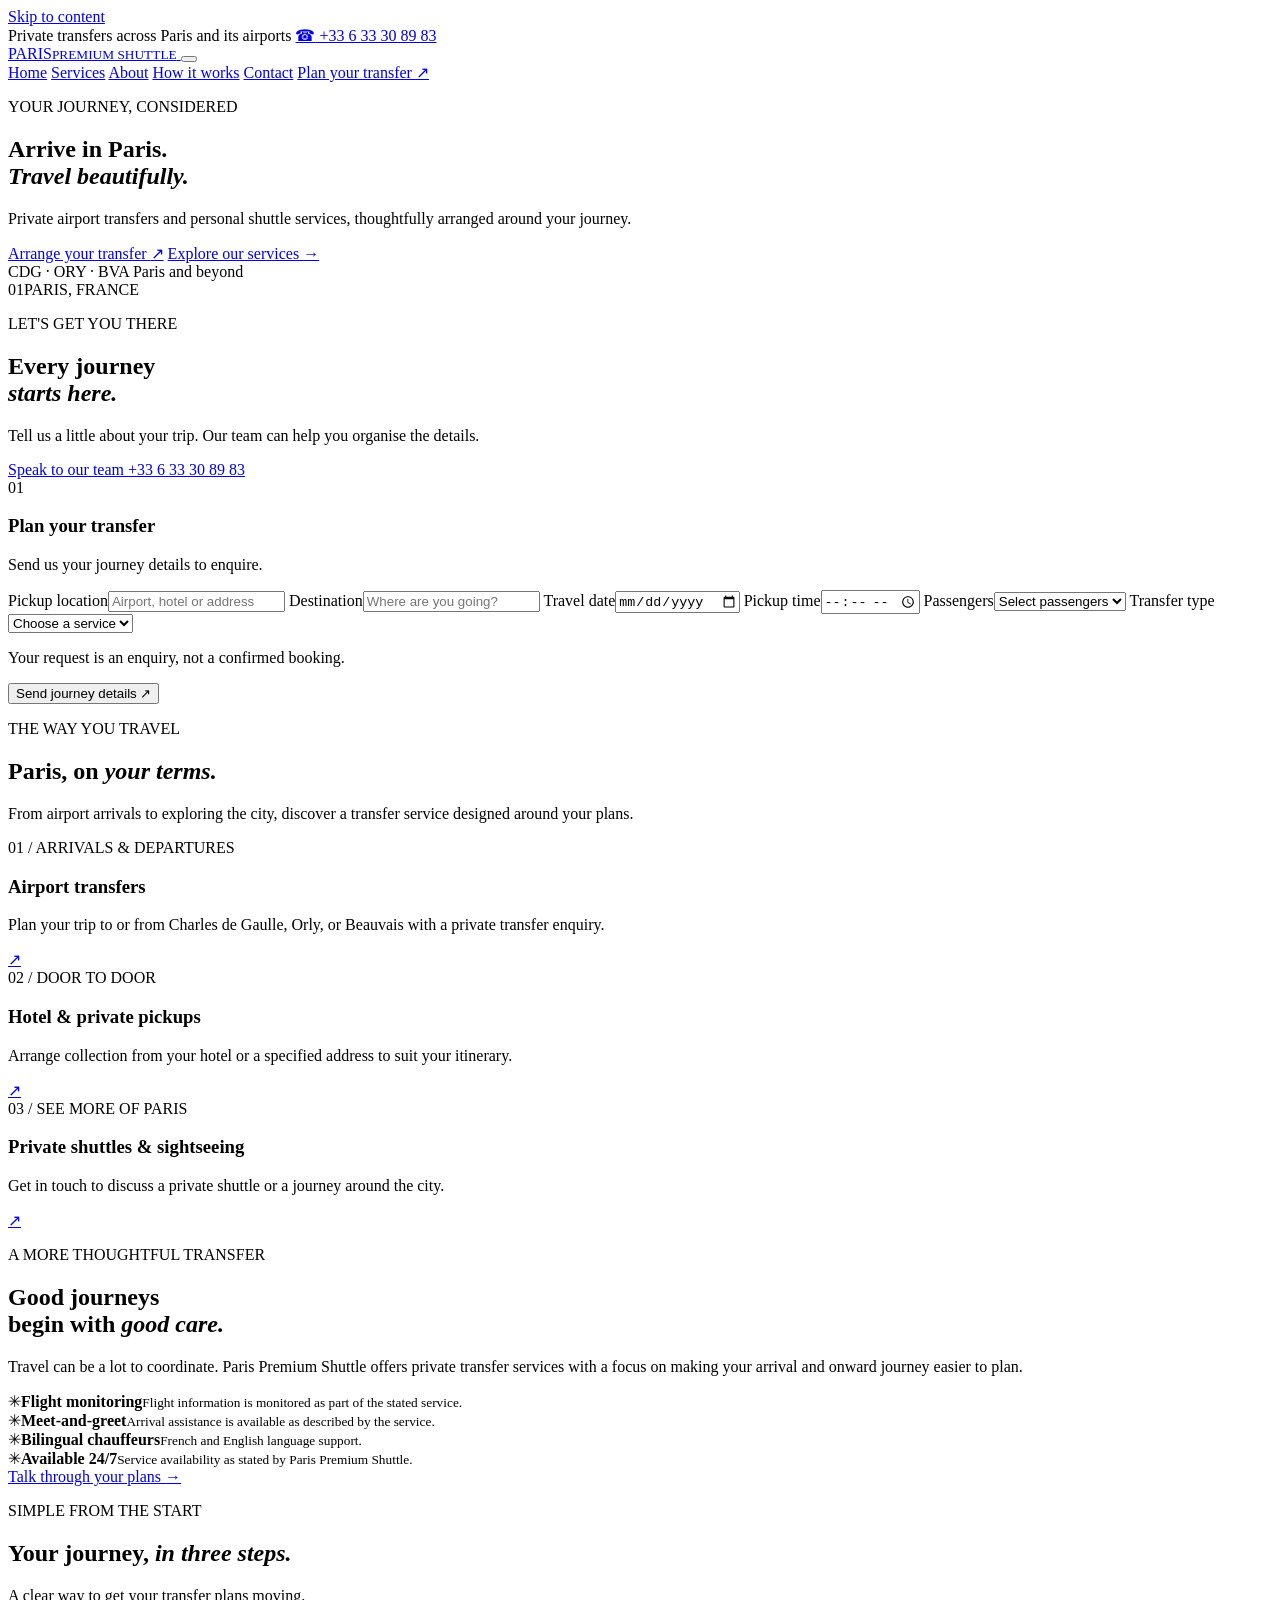
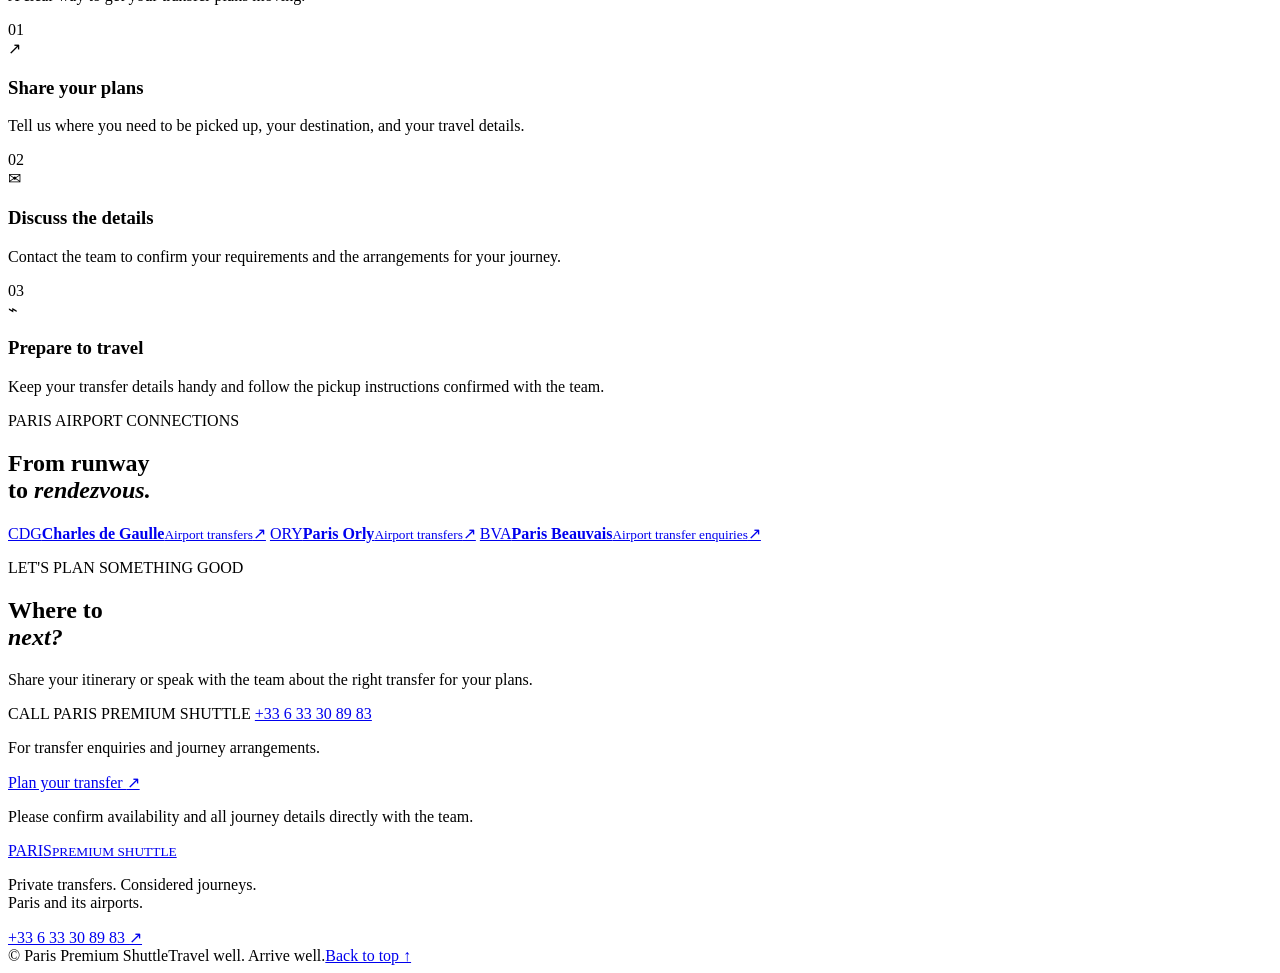
==== index.html @ d9b31c6b "Build new responsive Paris Premium Shuttle homepage" ====
<!doctype html>
<html lang="en">
<head>
  <meta charset="utf-8">
  <meta name="viewport" content="width=device-width, initial-scale=1">
  <meta name="theme-color" content="#17243a">
  <meta name="description" content="Private airport transfers in Paris to and from Charles de Gaulle, Orly and Beauvais. Contact Paris Premium Shuttle to plan your journey.">
  <title>Paris Premium Shuttle | Private Airport Transfers in Paris</title>
  <link rel="preconnect" href="https://fonts.googleapis.com">
  <link rel="preconnect" href="https://fonts.gstatic.com" crossorigin>
  <link href="https://fonts.googleapis.com/css2?family=DM+Sans:wght@400;500;600;700&family=Playfair+Display:wght@500;600;700&display=swap" rel="stylesheet">
  <link rel="stylesheet" href="styles.css">
  <script src="script.js" defer></script>
</head>
<body>
  <a class="skip-link" href="#main">Skip to content</a>
  <div class="topline">
    <div class="container topline-inner">
      <span>Private transfers across Paris and its airports</span>
      <a href="tel:+33633308983"><span aria-hidden="true">☎</span> +33 6 33 30 89 83</a>
    </div>
  </div>

  <header class="site-header">
    <div class="container header-inner">
      <a class="brand" href="#home" aria-label="Paris Premium Shuttle home">
        <img class="brand-logo" src="assets/logo.png" alt="Paris Premium Shuttle" onerror="this.hidden=true;this.nextElementSibling.hidden=false">
        <span class="brand-fallback" hidden><span>PARIS</span><small>PREMIUM SHUTTLE</small></span>
      </a>
      <button class="menu-toggle" type="button" aria-expanded="false" aria-controls="primary-nav" aria-label="Open navigation"><span></span><span></span><span></span></button>
      <nav id="primary-nav" class="primary-nav" aria-label="Main navigation">
        <a class="nav-link active" href="#home">Home</a>
        <a class="nav-link" href="#services">Services</a>
        <a class="nav-link" href="#experience">About</a>
        <a class="nav-link" href="#journey">How it works</a>
        <a class="nav-link" href="#contact">Contact</a>
        <a class="button button-small" href="#booking">Plan your transfer <span aria-hidden="true">↗</span></a>
      </nav>
    </div>
  </header>

  <main id="main">
    <section class="hero" id="home">
      <div class="hero-image" role="img" aria-label="Elegant Parisian street at golden hour"></div>
      <div class="hero-shade"></div>
      <div class="container hero-content">
        <p class="eyebrow eyebrow-light"><span class="eyebrow-line"></span> YOUR JOURNEY, CONSIDERED</p>
        <h1>Arrive in Paris.<br><em>Travel beautifully.</em></h1>
        <p class="hero-copy">Private airport transfers and personal shuttle services, thoughtfully arranged around your journey.</p>
        <div class="hero-actions">
          <a class="button" href="#booking">Arrange your transfer <span aria-hidden="true">↗</span></a>
          <a class="text-link text-link-light" href="#services">Explore our services <span aria-hidden="true">→</span></a>
        </div>
        <div class="hero-footnote"><span class="status-dot"></span> CDG · ORY · BVA <span class="footnote-divider"></span> Paris and beyond</div>
      </div>
      <div class="hero-index"><span>01</span><span class="index-rule"></span><span>PARIS, FRANCE</span></div>
    </section>

    <section class="booking-band" id="booking">
      <div class="container booking-layout">
        <div class="booking-intro">
          <p class="eyebrow">LET'S GET YOU THERE</p>
          <h2>Every journey<br><em>starts here.</em></h2>
          <p>Tell us a little about your trip. Our team can help you organise the details.</p>
          <a class="phone-link" href="tel:+33633308983">Speak to our team <span>+33 6 33 30 89 83</span></a>
        </div>
        <form id="booking-form" class="booking-form">
          <div class="form-heading"><span class="form-number">01</span><div><h3>Plan your transfer</h3><p>Send us your journey details to enquire.</p></div></div>
          <div class="form-grid">
            <label>Pickup location<input name="pickup" autocomplete="street-address" placeholder="Airport, hotel or address" required></label>
            <label>Destination<input name="destination" placeholder="Where are you going?" required></label>
            <label>Travel date<input name="date" type="date" required></label>
            <label>Pickup time<input name="time" type="time"></label>
            <label>Passengers<select name="passengers" required><option value="">Select passengers</option><option>1 passenger</option><option>2 passengers</option><option>3 passengers</option><option>4 passengers</option><option>5 passengers</option><option>6+ passengers</option></select></label>
            <label>Transfer type<select name="transfer" required><option value="">Choose a service</option><option>Airport transfer</option><option>Hotel pickup</option><option>Private shuttle</option><option>Sightseeing</option><option>Other enquiry</option></select></label>
          </div>
          <div class="form-bottom">
            <p>Your request is an enquiry, not a confirmed booking.</p>
            <button class="button" type="submit">Send journey details <span aria-hidden="true">↗</span></button>
          </div>
          <p class="form-feedback" id="form-feedback" role="status" aria-live="polite"></p>
        </form>
      </div>
    </section>

    <section class="section services-section" id="services">
      <div class="container">
        <div class="section-heading">
          <div><p class="eyebrow">THE WAY YOU TRAVEL</p><h2>Paris, on <em>your terms.</em></h2></div>
          <p>From airport arrivals to exploring the city, discover a transfer service designed around your plans.</p>
        </div>
        <div class="service-grid">
          <article class="service-card service-card-feature">
            <div class="service-photo photo-airport" role="img" aria-label="Airport terminal and arriving travellers"></div>
            <div class="service-content"><span class="service-number">01 / ARRIVALS & DEPARTURES</span><h3>Airport transfers</h3><p>Plan your trip to or from Charles de Gaulle, Orly, or Beauvais with a private transfer enquiry.</p><a class="arrow-link" href="#booking" aria-label="Enquire about airport transfers">↗</a></div>
          </article>
          <article class="service-card">
            <div class="service-photo photo-hotel" role="img" aria-label="Paris boutique hotel entrance"></div>
            <div class="service-content"><span class="service-number">02 / DOOR TO DOOR</span><h3>Hotel & private pickups</h3><p>Arrange collection from your hotel or a specified address to suit your itinerary.</p><a class="arrow-link" href="#booking" aria-label="Enquire about hotel and private pickups">↗</a></div>
          </article>
          <article class="service-card">
            <div class="service-photo photo-city" role="img" aria-label="Paris city architecture"></div>
            <div class="service-content"><span class="service-number">03 / SEE MORE OF PARIS</span><h3>Private shuttles & sightseeing</h3><p>Get in touch to discuss a private shuttle or a journey around the city.</p><a class="arrow-link" href="#booking" aria-label="Enquire about private shuttles and sightseeing">↗</a></div>
          </article>
        </div>
      </div>
    </section>

    <section class="experience-section" id="experience">
      <div class="experience-image" role="img" aria-label="Parisian avenue with classic architecture"></div>
      <div class="experience-panel">
        <p class="eyebrow eyebrow-light">A MORE THOUGHTFUL TRANSFER</p>
        <h2>Good journeys<br>begin with <em>good care.</em></h2>
        <p>Travel can be a lot to coordinate. Paris Premium Shuttle offers private transfer services with a focus on making your arrival and onward journey easier to plan.</p>
        <div class="promise-list">
          <div><span class="promise-icon">✳</span><span><strong>Flight monitoring</strong><small>Flight information is monitored as part of the stated service.</small></span></div>
          <div><span class="promise-icon">✳</span><span><strong>Meet-and-greet</strong><small>Arrival assistance is available as described by the service.</small></span></div>
          <div><span class="promise-icon">✳</span><span><strong>Bilingual chauffeurs</strong><small>French and English language support.</small></span></div>
          <div><span class="promise-icon">✳</span><span><strong>Available 24/7</strong><small>Service availability as stated by Paris Premium Shuttle.</small></span></div>
        </div>
        <a class="text-link text-link-light" href="#contact">Talk through your plans <span aria-hidden="true">→</span></a>
      </div>
    </section>

    <section class="section journey-section" id="journey">
      <div class="container">
        <div class="section-heading section-heading-centered"><div><p class="eyebrow">SIMPLE FROM THE START</p><h2>Your journey, <em>in three steps.</em></h2></div><p>A clear way to get your transfer plans moving.</p></div>
        <div class="steps">
          <article class="step"><span class="step-number">01</span><div class="step-icon" aria-hidden="true">↗</div><h3>Share your plans</h3><p>Tell us where you need to be picked up, your destination, and your travel details.</p></article>
          <article class="step"><span class="step-number">02</span><div class="step-icon" aria-hidden="true">✉</div><h3>Discuss the details</h3><p>Contact the team to confirm your requirements and the arrangements for your journey.</p></article>
          <article class="step"><span class="step-number">03</span><div class="step-icon" aria-hidden="true">⌁</div><h3>Prepare to travel</h3><p>Keep your transfer details handy and follow the pickup instructions confirmed with the team.</p></article>
        </div>
      </div>
    </section>

    <section class="airport-section">
      <div class="container airport-inner">
        <div><p class="eyebrow eyebrow-light">PARIS AIRPORT CONNECTIONS</p><h2>From runway<br>to <em>rendezvous.</em></h2></div>
        <div class="airport-list">
          <a href="#booking"><span class="airport-code">CDG</span><span><strong>Charles de Gaulle</strong><small>Airport transfers</small></span><span class="airport-arrow">↗</span></a>
          <a href="#booking"><span class="airport-code">ORY</span><span><strong>Paris Orly</strong><small>Airport transfers</small></span><span class="airport-arrow">↗</span></a>
          <a href="#booking"><span class="airport-code">BVA</span><span><strong>Paris Beauvais</strong><small>Airport transfer enquiries</small></span><span class="airport-arrow">↗</span></a>
        </div>
      </div>
    </section>

    <section class="contact-section section" id="contact">
      <div class="container contact-layout">
        <div><p class="eyebrow">LET'S PLAN SOMETHING GOOD</p><h2>Where to<br><em>next?</em></h2><p class="contact-copy">Share your itinerary or speak with the team about the right transfer for your plans.</p></div>
        <div class="contact-card">
          <span class="contact-label">CALL PARIS PREMIUM SHUTTLE</span>
          <a class="contact-number" href="tel:+33633308983">+33 6 33 30 89 83</a>
          <p>For transfer enquiries and journey arrangements.</p>
          <a class="button" href="#booking">Plan your transfer <span aria-hidden="true">↗</span></a>
          <p class="contact-note">Please confirm availability and all journey details directly with the team.</p>
        </div>
      </div>
    </section>
  </main>

  <footer class="site-footer">
    <div class="container footer-main">
      <a class="brand brand-footer" href="#home" aria-label="Paris Premium Shuttle home"><img class="brand-logo" src="assets/logo.png" alt="Paris Premium Shuttle" onerror="this.hidden=true;this.nextElementSibling.hidden=false"><span class="brand-fallback" hidden><span>PARIS</span><small>PREMIUM SHUTTLE</small></span></a>
      <p>Private transfers. Considered journeys.<br>Paris and its airports.</p>
      <a class="footer-phone" href="tel:+33633308983">+33 6 33 30 89 83 <span>↗</span></a>
    </div>
    <div class="container footer-bottom"><span>© <span id="year"></span> Paris Premium Shuttle</span><span>Travel well. Arrive well.</span><a href="#home">Back to top ↑</a></div>
  </footer>
</body>
</html>
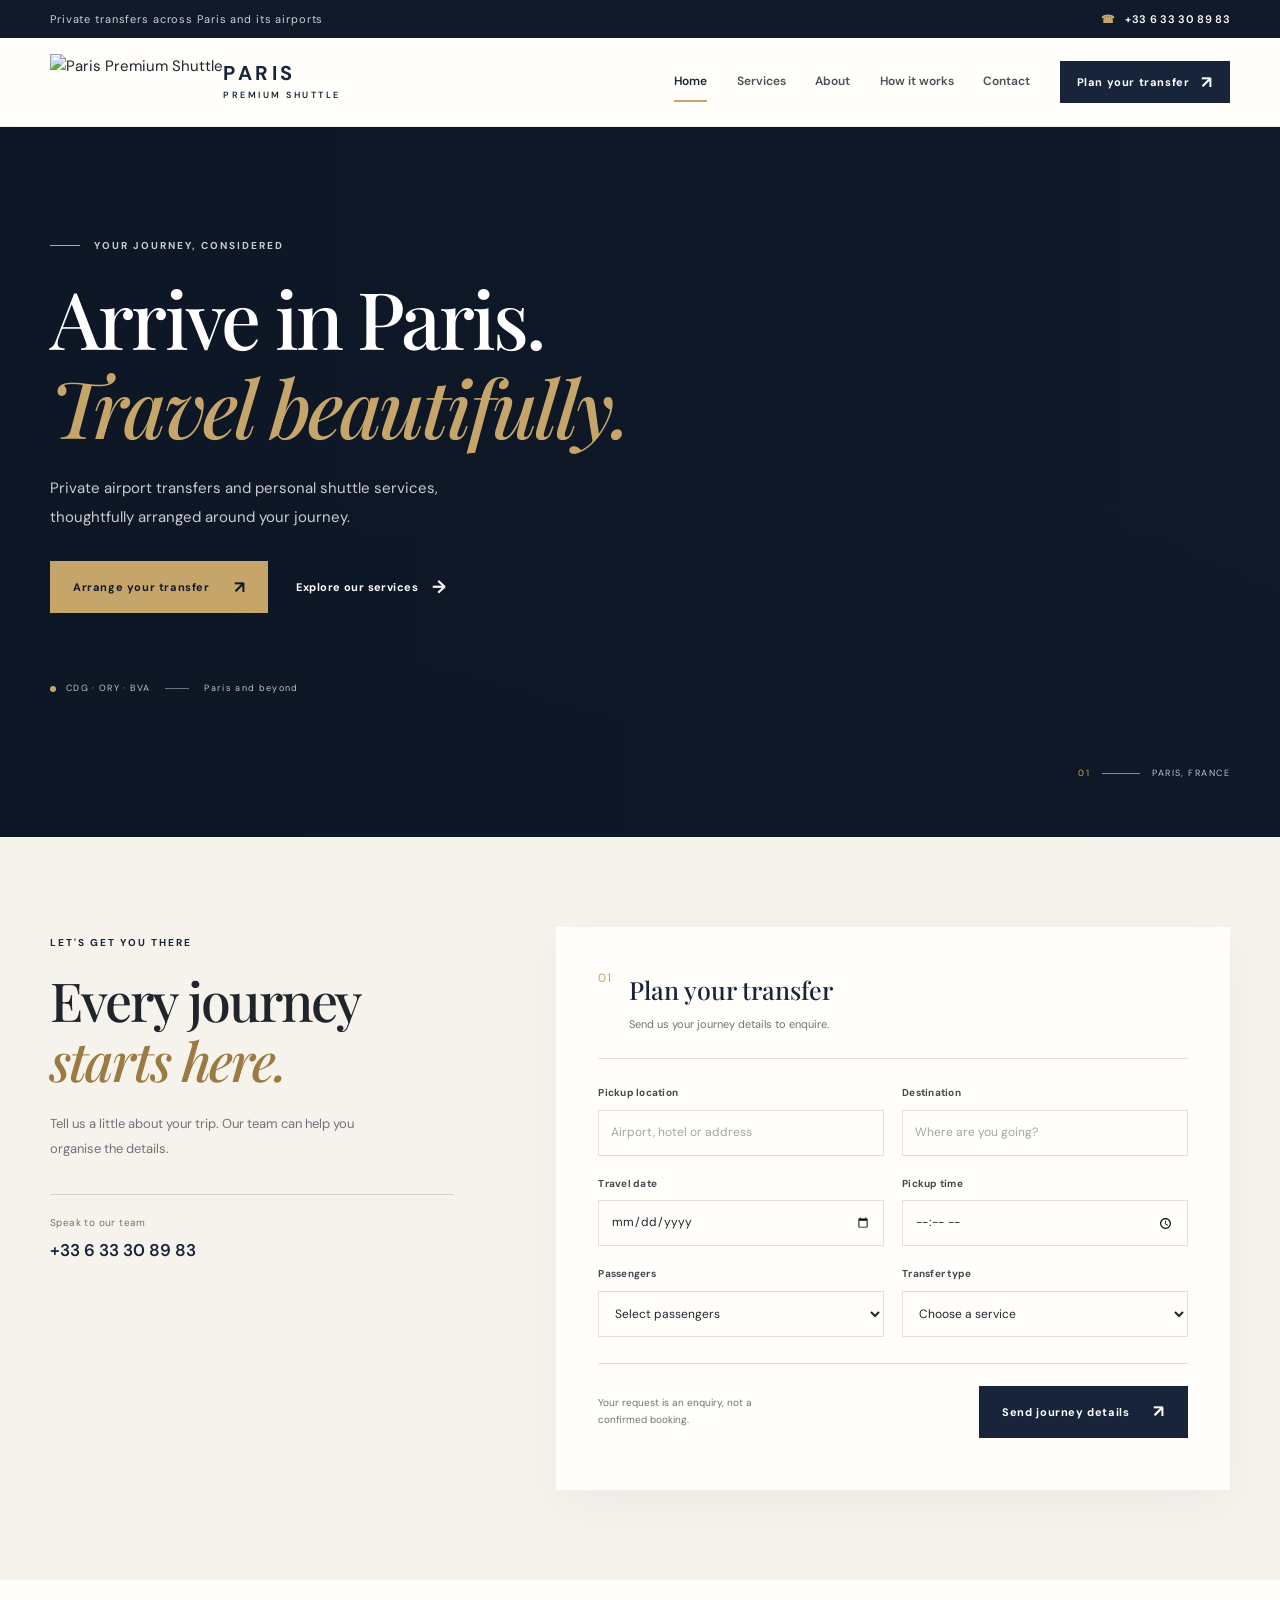
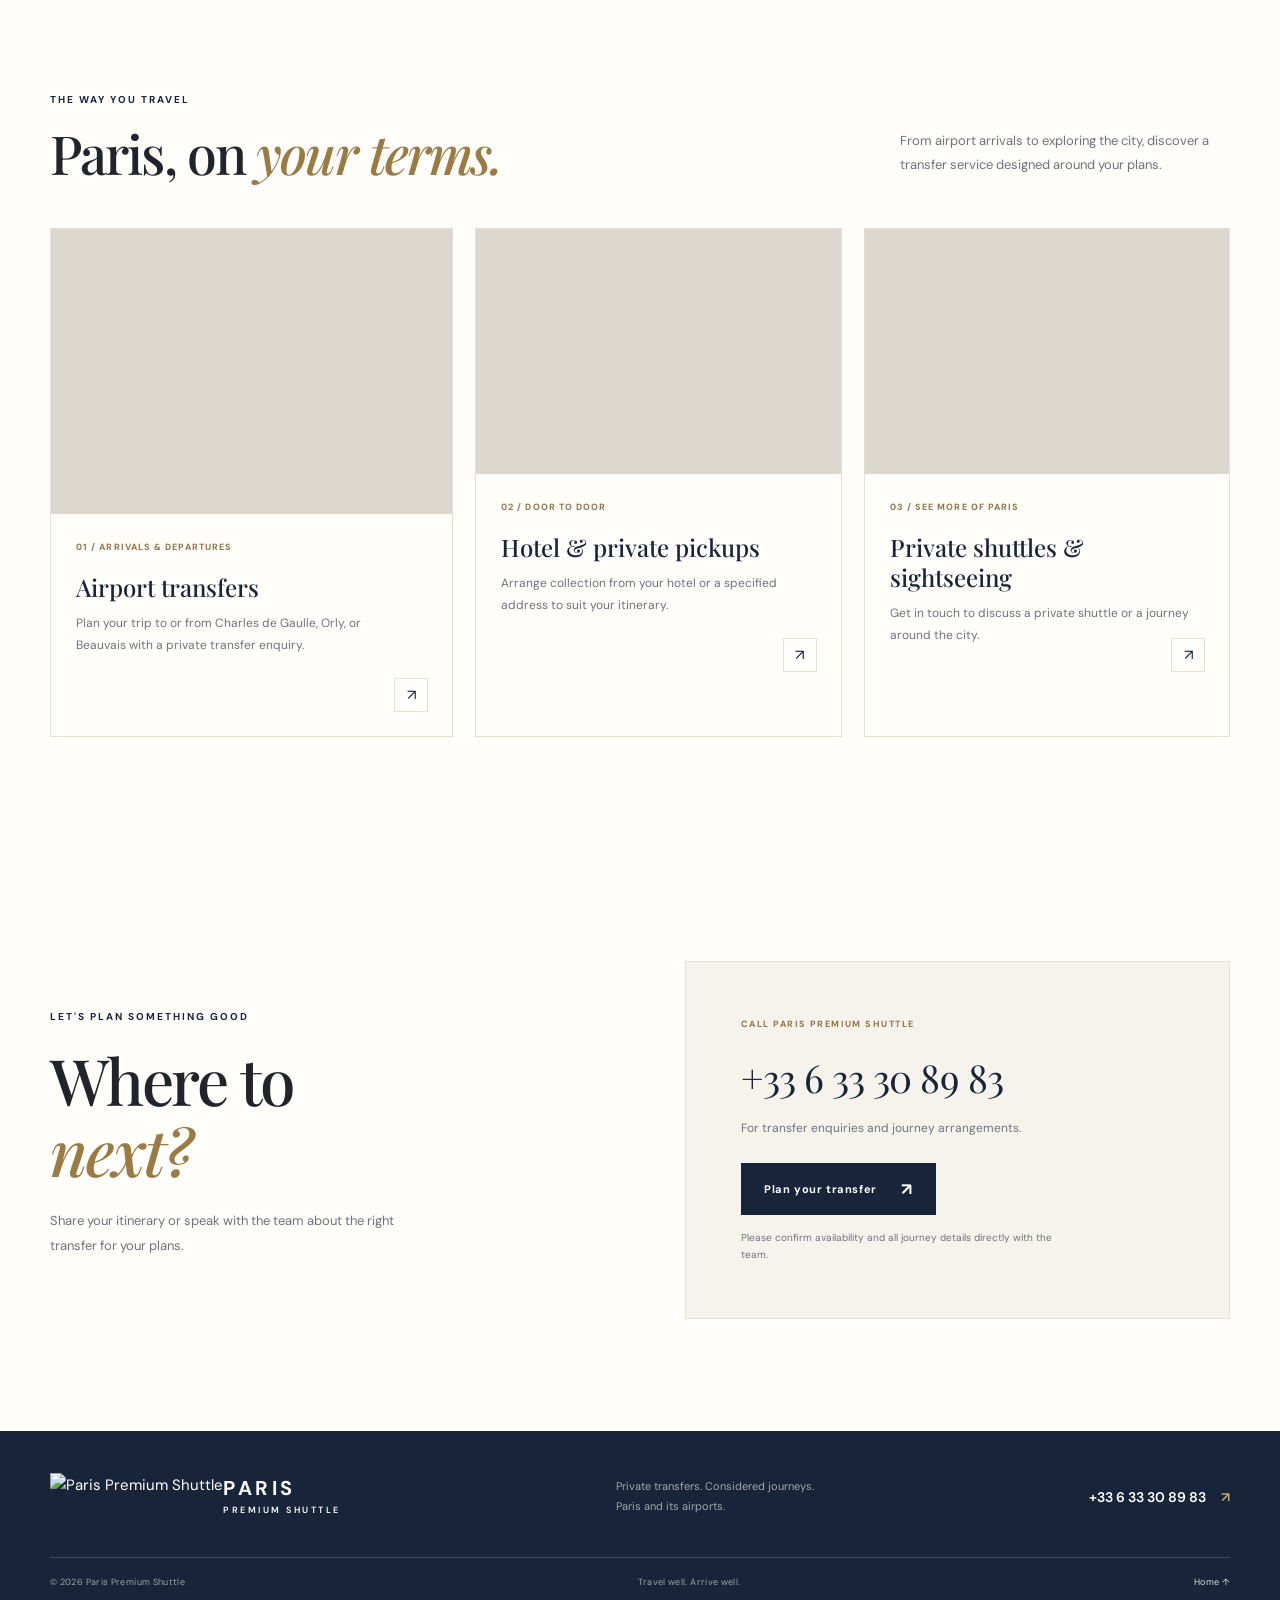
==== commit 7a116b7e: "Refactor homepage into a multi-page site" ====
--- a/index.html
+++ b/index.html
@@ -23,18 +23,18 @@
 
   <header class="site-header">
     <div class="container header-inner">
-      <a class="brand" href="#home" aria-label="Paris Premium Shuttle home">
+      <a class="brand" href="index.html" aria-label="Paris Premium Shuttle home">
         <img class="brand-logo" src="assets/logo.png" alt="Paris Premium Shuttle" onerror="this.hidden=true;this.nextElementSibling.hidden=false">
         <span class="brand-fallback" hidden><span>PARIS</span><small>PREMIUM SHUTTLE</small></span>
       </a>
       <button class="menu-toggle" type="button" aria-expanded="false" aria-controls="primary-nav" aria-label="Open navigation"><span></span><span></span><span></span></button>
       <nav id="primary-nav" class="primary-nav" aria-label="Main navigation">
-        <a class="nav-link active" href="#home">Home</a>
-        <a class="nav-link" href="#services">Services</a>
-        <a class="nav-link" href="#experience">About</a>
-        <a class="nav-link" href="#journey">How it works</a>
-        <a class="nav-link" href="#contact">Contact</a>
-        <a class="button button-small" href="#booking">Plan your transfer <span aria-hidden="true">↗</span></a>
+        <a class="nav-link active" href="index.html">Home</a>
+        <a class="nav-link" href="services.html">Services</a>
+        <a class="nav-link" href="about.html">About</a>
+        <a class="nav-link" href="how-it-works.html">How it works</a>
+        <a class="nav-link" href="contact.html">Contact</a>
+        <a class="button button-small" href="contact.html#booking">Plan your transfer <span aria-hidden="true">↗</span></a>
       </nav>
     </div>
   </header>
@@ -48,8 +48,8 @@
         <h1>Arrive in Paris.<br><em>Travel beautifully.</em></h1>
         <p class="hero-copy">Private airport transfers and personal shuttle services, thoughtfully arranged around your journey.</p>
         <div class="hero-actions">
-          <a class="button" href="#booking">Arrange your transfer <span aria-hidden="true">↗</span></a>
-          <a class="text-link text-link-light" href="#services">Explore our services <span aria-hidden="true">→</span></a>
+          <a class="button" href="contact.html#booking">Arrange your transfer <span aria-hidden="true">↗</span></a>
+          <a class="text-link text-link-light" href="services.html">Explore our services <span aria-hidden="true">→</span></a>
         </div>
         <div class="hero-footnote"><span class="status-dot"></span> CDG · ORY · BVA <span class="footnote-divider"></span> Paris and beyond</div>
       </div>
@@ -92,54 +92,16 @@
         <div class="service-grid">
           <article class="service-card service-card-feature">
             <div class="service-photo photo-airport" role="img" aria-label="Airport terminal and arriving travellers"></div>
-            <div class="service-content"><span class="service-number">01 / ARRIVALS & DEPARTURES</span><h3>Airport transfers</h3><p>Plan your trip to or from Charles de Gaulle, Orly, or Beauvais with a private transfer enquiry.</p><a class="arrow-link" href="#booking" aria-label="Enquire about airport transfers">↗</a></div>
+            <div class="service-content"><span class="service-number">01 / ARRIVALS & DEPARTURES</span><h3>Airport transfers</h3><p>Plan your trip to or from Charles de Gaulle, Orly, or Beauvais with a private transfer enquiry.</p><a class="arrow-link" href="services.html#airport-transfers" aria-label="Explore airport transfers">↗</a></div>
           </article>
           <article class="service-card">
             <div class="service-photo photo-hotel" role="img" aria-label="Paris boutique hotel entrance"></div>
-            <div class="service-content"><span class="service-number">02 / DOOR TO DOOR</span><h3>Hotel & private pickups</h3><p>Arrange collection from your hotel or a specified address to suit your itinerary.</p><a class="arrow-link" href="#booking" aria-label="Enquire about hotel and private pickups">↗</a></div>
+            <div class="service-content"><span class="service-number">02 / DOOR TO DOOR</span><h3>Hotel & private pickups</h3><p>Arrange collection from your hotel or a specified address to suit your itinerary.</p><a class="arrow-link" href="services.html#private-transfers" aria-label="Explore hotel and private pickups">↗</a></div>
           </article>
           <article class="service-card">
             <div class="service-photo photo-city" role="img" aria-label="Paris city architecture"></div>
-            <div class="service-content"><span class="service-number">03 / SEE MORE OF PARIS</span><h3>Private shuttles & sightseeing</h3><p>Get in touch to discuss a private shuttle or a journey around the city.</p><a class="arrow-link" href="#booking" aria-label="Enquire about private shuttles and sightseeing">↗</a></div>
+            <div class="service-content"><span class="service-number">03 / SEE MORE OF PARIS</span><h3>Private shuttles & sightseeing</h3><p>Get in touch to discuss a private shuttle or a journey around the city.</p><a class="arrow-link" href="services.html#shuttles" aria-label="Explore private shuttles and sightseeing">↗</a></div>
           </article>
-        </div>
-      </div>
-    </section>
-
-    <section class="experience-section" id="experience">
-      <div class="experience-image" role="img" aria-label="Parisian avenue with classic architecture"></div>
-      <div class="experience-panel">
-        <p class="eyebrow eyebrow-light">A MORE THOUGHTFUL TRANSFER</p>
-        <h2>Good journeys<br>begin with <em>good care.</em></h2>
-        <p>Travel can be a lot to coordinate. Paris Premium Shuttle offers private transfer services with a focus on making your arrival and onward journey easier to plan.</p>
-        <div class="promise-list">
-          <div><span class="promise-icon">✳</span><span><strong>Flight monitoring</strong><small>Flight information is monitored as part of the stated service.</small></span></div>
-          <div><span class="promise-icon">✳</span><span><strong>Meet-and-greet</strong><small>Arrival assistance is available as described by the service.</small></span></div>
-          <div><span class="promise-icon">✳</span><span><strong>Bilingual chauffeurs</strong><small>French and English language support.</small></span></div>
-          <div><span class="promise-icon">✳</span><span><strong>Available 24/7</strong><small>Service availability as stated by Paris Premium Shuttle.</small></span></div>
-        </div>
-        <a class="text-link text-link-light" href="#contact">Talk through your plans <span aria-hidden="true">→</span></a>
-      </div>
-    </section>
-
-    <section class="section journey-section" id="journey">
-      <div class="container">
-        <div class="section-heading section-heading-centered"><div><p class="eyebrow">SIMPLE FROM THE START</p><h2>Your journey, <em>in three steps.</em></h2></div><p>A clear way to get your transfer plans moving.</p></div>
-        <div class="steps">
-          <article class="step"><span class="step-number">01</span><div class="step-icon" aria-hidden="true">↗</div><h3>Share your plans</h3><p>Tell us where you need to be picked up, your destination, and your travel details.</p></article>
-          <article class="step"><span class="step-number">02</span><div class="step-icon" aria-hidden="true">✉</div><h3>Discuss the details</h3><p>Contact the team to confirm your requirements and the arrangements for your journey.</p></article>
-          <article class="step"><span class="step-number">03</span><div class="step-icon" aria-hidden="true">⌁</div><h3>Prepare to travel</h3><p>Keep your transfer details handy and follow the pickup instructions confirmed with the team.</p></article>
-        </div>
-      </div>
-    </section>
-
-    <section class="airport-section">
-      <div class="container airport-inner">
-        <div><p class="eyebrow eyebrow-light">PARIS AIRPORT CONNECTIONS</p><h2>From runway<br>to <em>rendezvous.</em></h2></div>
-        <div class="airport-list">
-          <a href="#booking"><span class="airport-code">CDG</span><span><strong>Charles de Gaulle</strong><small>Airport transfers</small></span><span class="airport-arrow">↗</span></a>
-          <a href="#booking"><span class="airport-code">ORY</span><span><strong>Paris Orly</strong><small>Airport transfers</small></span><span class="airport-arrow">↗</span></a>
-          <a href="#booking"><span class="airport-code">BVA</span><span><strong>Paris Beauvais</strong><small>Airport transfer enquiries</small></span><span class="airport-arrow">↗</span></a>
         </div>
       </div>
     </section>
@@ -151,7 +113,7 @@
           <span class="contact-label">CALL PARIS PREMIUM SHUTTLE</span>
           <a class="contact-number" href="tel:+33633308983">+33 6 33 30 89 83</a>
           <p>For transfer enquiries and journey arrangements.</p>
-          <a class="button" href="#booking">Plan your transfer <span aria-hidden="true">↗</span></a>
+          <a class="button" href="contact.html#booking">Plan your transfer <span aria-hidden="true">↗</span></a>
           <p class="contact-note">Please confirm availability and all journey details directly with the team.</p>
         </div>
       </div>
@@ -160,11 +122,11 @@
 
   <footer class="site-footer">
     <div class="container footer-main">
-      <a class="brand brand-footer" href="#home" aria-label="Paris Premium Shuttle home"><img class="brand-logo" src="assets/logo.png" alt="Paris Premium Shuttle" onerror="this.hidden=true;this.nextElementSibling.hidden=false"><span class="brand-fallback" hidden><span>PARIS</span><small>PREMIUM SHUTTLE</small></span></a>
+      <a class="brand brand-footer" href="index.html" aria-label="Paris Premium Shuttle home"><img class="brand-logo" src="assets/logo.png" alt="Paris Premium Shuttle" onerror="this.hidden=true;this.nextElementSibling.hidden=false"><span class="brand-fallback" hidden><span>PARIS</span><small>PREMIUM SHUTTLE</small></span></a>
       <p>Private transfers. Considered journeys.<br>Paris and its airports.</p>
       <a class="footer-phone" href="tel:+33633308983">+33 6 33 30 89 83 <span>↗</span></a>
     </div>
-    <div class="container footer-bottom"><span>© <span id="year"></span> Paris Premium Shuttle</span><span>Travel well. Arrive well.</span><a href="#home">Back to top ↑</a></div>
+    <div class="container footer-bottom"><span>© <span id="year"></span> Paris Premium Shuttle</span><span>Travel well. Arrive well.</span><a href="index.html">Home ↑</a></div>
   </footer>
 </body>
 </html>
--- a/styles.css
+++ b/styles.css
@@ -0,0 +1,236 @@
+:root {
+  /* Confirm exact brand colors against the untouched official logo before launch. */
+  --brand-primary: #17243a;
+  --brand-deep: #101a2b;
+  --brand-accent: #c6a56a;
+  --brand-paper: #f6f3ed;
+  --brand-white: #fffefa;
+  --brand-ink: #20252c;
+  --brand-muted: #6e7379;
+  --brand-line: #e5e0d7;
+  --serif: "Playfair Display", Georgia, serif;
+  --sans: "DM Sans", Arial, sans-serif;
+  --container: 1180px;
+}
+* { box-sizing: border-box; }
+html { scroll-behavior: smooth; scroll-padding-top: 90px; }
+body { margin: 0; color: var(--brand-ink); background: var(--brand-white); font-family: var(--sans); font-size: 15px; line-height: 1.65; -webkit-font-smoothing: antialiased; }
+a { color: inherit; text-decoration: none; }
+button, input, select { font: inherit; }
+button, a, input, select { -webkit-tap-highlight-color: transparent; }
+a:focus-visible, button:focus-visible, input:focus-visible, select:focus-visible { outline: 3px solid var(--brand-accent); outline-offset: 3px; }
+.container { width: min(var(--container), calc(100% - 56px)); margin-inline: auto; }
+.skip-link { position: absolute; top: -60px; left: 16px; z-index: 100; padding: 10px 16px; background: var(--brand-white); color: var(--brand-primary); }
+.skip-link:focus { top: 12px; }
+.topline { background: var(--brand-deep); color: rgba(255,255,255,.8); font-size: 11px; letter-spacing: .08em; }
+.topline-inner { min-height: 38px; display: flex; align-items: center; justify-content: space-between; gap: 16px; }
+.topline a { color: var(--brand-white); font-weight: 600; letter-spacing: .03em; }
+.topline a span { color: var(--brand-accent); margin-right: 7px; }
+.site-header { position: sticky; top: 0; z-index: 50; background: rgba(255,254,250,.96); backdrop-filter: blur(14px); border-bottom: 1px solid rgba(23,36,58,.08); }
+.header-inner { min-height: 88px; display: flex; align-items: center; justify-content: space-between; gap: 28px; }
+.brand { display: inline-flex; align-items: center; min-width: 180px; }
+.brand-logo { display: block; width: auto; max-width: 220px; height: 56px; object-fit: contain; object-position: left center; }
+.brand-fallback { color: var(--brand-primary); line-height: 1.05; letter-spacing: .18em; font-weight: 700; font-size: 20px; }
+.brand-fallback small { display: block; margin-top: 7px; font-size: 9px; letter-spacing: .28em; font-weight: 600; }
+.primary-nav { display: flex; align-items: center; gap: clamp(16px, 2.3vw, 32px); }
+.nav-link { position: relative; color: #4b5057; font-size: 12px; font-weight: 600; transition: color .2s; }
+.nav-link:hover, .nav-link.active { color: var(--brand-primary); }
+.nav-link.active::after { content: ""; position: absolute; bottom: -10px; left: 0; right: 0; height: 2px; background: var(--brand-accent); }
+.button { display: inline-flex; min-height: 52px; align-items: center; justify-content: center; gap: 24px; padding: 0 22px; border: 1px solid var(--brand-primary); background: var(--brand-primary); color: white; font-size: 11px; font-weight: 700; letter-spacing: .055em; transition: background .2s, color .2s, transform .2s; cursor: pointer; }
+.button:hover { background: var(--brand-accent); border-color: var(--brand-accent); color: var(--brand-deep); transform: translateY(-1px); }
+.button span { font-size: 17px; line-height: 1; }
+.button-small { min-height: 42px; padding-inline: 16px; gap: 12px; white-space: nowrap; }
+.menu-toggle { display: none; border: 0; background: transparent; padding: 10px; cursor: pointer; }
+.menu-toggle span { display: block; width: 24px; height: 1px; margin: 5px; background: var(--brand-primary); }
+.hero { position: relative; display: flex; min-height: min(690px, 76vw); min-height: clamp(560px, 61vw, 710px); align-items: center; overflow: hidden; background: var(--brand-deep); color: white; }
+.hero-image, .hero-shade { position: absolute; inset: 0; }
+.hero-image { background: url("https://images.unsplash.com/photo-1502602898657-3e91760cbb34?auto=format&fit=crop&w=2200&q=85") center 48% / cover no-repeat; transform: scale(1.02); }
+.hero-shade { background: linear-gradient(90deg, rgba(13,22,36,.86) 0%, rgba(13,22,36,.68) 38%, rgba(13,22,36,.16) 100%), linear-gradient(0deg, rgba(13,22,36,.45), transparent 45%); }
+.hero-content { position: relative; z-index: 1; padding-top: 28px; padding-bottom: 58px; }
+.eyebrow { margin: 0 0 20px; color: var(--brand-primary); font-size: 10px; font-weight: 700; letter-spacing: .2em; line-height: 1.5; }
+.eyebrow-light { color: rgba(255,255,255,.78); }
+.eyebrow-line { display: inline-block; width: 30px; height: 1px; margin: 0 10px 3px 0; background: var(--brand-accent); }
+h1, h2, h3, p { margin-top: 0; }
+h1, h2 { font-family: var(--serif); font-weight: 500; letter-spacing: -.035em; line-height: 1.12; }
+h1 { max-width: 760px; margin-bottom: 24px; font-size: clamp(48px, 6.2vw, 82px); }
+h1 em, h2 em { color: var(--brand-accent); font-weight: 500; }
+.hero-copy { max-width: 440px; margin-bottom: 30px; color: rgba(255,255,255,.78); font-size: 15px; line-height: 1.9; }
+.hero-actions { display: flex; flex-wrap: wrap; align-items: center; gap: 28px; }
+.hero-actions .button { background: var(--brand-accent); border-color: var(--brand-accent); color: var(--brand-deep); }
+.hero-actions .button:hover { background: white; border-color: white; }
+.text-link { display: inline-flex; align-items: center; gap: 14px; color: var(--brand-primary); font-size: 11px; font-weight: 700; letter-spacing: .04em; }
+.text-link span { font-size: 18px; transition: transform .2s; }
+.text-link:hover span { transform: translateX(4px); }
+.text-link-light { color: white; }
+.hero-footnote { display: flex; align-items: center; gap: 10px; margin-top: 68px; color: rgba(255,255,255,.74); font-size: 9px; letter-spacing: .15em; }
+.status-dot { width: 6px; height: 6px; border-radius: 50%; background: var(--brand-accent); }
+.footnote-divider { width: 24px; height: 1px; margin-inline: 5px; background: rgba(255,255,255,.4); }
+.hero-index { position: absolute; z-index: 1; right: max(28px, calc((100vw - var(--container))/2)); bottom: 56px; display: flex; align-items: center; gap: 12px; color: rgba(255,255,255,.75); font-size: 9px; letter-spacing: .16em; writing-mode: horizontal-tb; }
+.hero-index > span:first-child { color: var(--brand-accent); }
+.index-rule { display: block; width: 38px; height: 1px; background: rgba(255,255,255,.5); }
+.booking-band { position: relative; z-index: 2; padding: 90px 0; background: var(--brand-paper); }
+.booking-layout { display: grid; grid-template-columns: .75fr 1.25fr; gap: clamp(45px, 8vw, 112px); align-items: start; }
+.booking-intro { padding-top: 8px; }
+.booking-intro h2, .section-heading h2, .experience-panel h2, .airport-inner h2, .contact-layout h2 { margin-bottom: 22px; font-size: clamp(36px, 4.2vw, 54px); }
+.booking-intro h2 em, .section-heading h2 em, .contact-layout h2 em { color: #9b7a43; }
+.booking-intro > p:not(.eyebrow) { max-width: 330px; color: var(--brand-muted); font-size: 13px; line-height: 1.9; }
+.phone-link { display: flex; flex-direction: column; gap: 5px; margin-top: 32px; padding-top: 20px; border-top: 1px solid #d8d1c5; color: var(--brand-muted); font-size: 10px; letter-spacing: .04em; }
+.phone-link span { color: var(--brand-primary); font-size: 17px; font-weight: 600; letter-spacing: 0; }
+.booking-form { padding: clamp(25px, 4vw, 42px); background: var(--brand-white); box-shadow: 0 15px 50px rgba(25,31,42,.04); }
+.form-heading { display: flex; align-items: flex-start; gap: 17px; padding-bottom: 25px; border-bottom: 1px solid var(--brand-line); }
+.form-number { color: var(--brand-accent); font-size: 12px; letter-spacing: .08em; }
+.form-heading h3 { margin: 0 0 5px; color: var(--brand-primary); font-family: var(--serif); font-size: 25px; font-weight: 500; }
+.form-heading p { margin: 0; color: var(--brand-muted); font-size: 11px; }
+.form-grid { display: grid; grid-template-columns: 1fr 1fr; gap: 20px 18px; padding: 26px 0; }
+.form-grid label { display: flex; flex-direction: column; gap: 8px; color: #434950; font-size: 10px; font-weight: 700; letter-spacing: .025em; }
+.form-grid input, .form-grid select { width: 100%; min-width: 0; min-height: 46px; padding: 0 12px; border: 1px solid #e5e0d8; border-radius: 0; background: #fffefa; color: var(--brand-ink); font-size: 12px; font-weight: 400; }
+.form-grid input::placeholder { color: #a3a4a4; }
+.form-grid input:focus, .form-grid select:focus { outline: 1px solid var(--brand-accent); border-color: var(--brand-accent); }
+.form-bottom { display: flex; align-items: center; justify-content: space-between; gap: 18px; padding-top: 22px; border-top: 1px solid var(--brand-line); }
+.form-bottom p { max-width: 200px; margin: 0; color: var(--brand-muted); font-size: 10px; }
+.form-bottom .button { white-space: nowrap; }
+.form-feedback { margin: 10px 0 0; color: var(--brand-primary); font-size: 12px; }
+.section { padding: 112px 0; }
+.section-heading { display: flex; align-items: end; justify-content: space-between; gap: 50px; margin-bottom: 45px; }
+.section-heading .eyebrow { margin-bottom: 16px; }
+.section-heading h2 { margin-bottom: 0; }
+.section-heading > p { max-width: 330px; margin-bottom: 5px; color: var(--brand-muted); font-size: 13px; line-height: 1.9; }
+.service-grid { display: grid; grid-template-columns: 1.1fr 1fr 1fr; gap: 22px; }
+.service-card { min-width: 0; border: 1px solid var(--brand-line); background: var(--brand-white); }
+.service-photo { height: 245px; background-color: #ddd8cf; background-position: center; background-size: cover; }
+.photo-airport { background-image: url("https://images.unsplash.com/photo-1436491865332-7a61a109cc05?auto=format&fit=crop&w=900&q=80"); }
+.photo-hotel { background-image: url("https://images.unsplash.com/photo-1542314831-068cd1dbfeeb?auto=format&fit=crop&w=900&q=80"); }
+.photo-city { background-image: url("https://images.unsplash.com/photo-1499856871958-5b9627545d1a?auto=format&fit=crop&w=900&q=80"); }
+.service-card-feature .service-photo { height: 285px; }
+.service-content { position: relative; min-height: 222px; padding: 26px 25px 28px; }
+.service-number { display: block; margin-bottom: 17px; color: #8e744a; font-size: 9px; font-weight: 700; letter-spacing: .12em; }
+.service-content h3 { margin-bottom: 10px; color: var(--brand-primary); font-family: var(--serif); font-size: 24px; font-weight: 500; line-height: 1.25; }
+.service-content p { max-width: 300px; margin-bottom: 12px; color: var(--brand-muted); font-size: 12px; line-height: 1.85; }
+.arrow-link { position: absolute; right: 24px; bottom: 24px; display: grid; width: 34px; height: 34px; place-items: center; border: 1px solid var(--brand-line); color: var(--brand-primary); transition: background .2s; }
+.arrow-link:hover { background: var(--brand-accent); border-color: var(--brand-accent); }
+.experience-section { display: grid; grid-template-columns: 1fr 1fr; min-height: 620px; background: var(--brand-primary); color: white; }
+.experience-image { min-height: 600px; background: url("https://images.unsplash.com/photo-1499856871958-5b9627545d1a?auto=format&fit=crop&w=1200&q=85") center / cover no-repeat; }
+.experience-panel { align-self: center; max-width: 620px; padding: 75px clamp(40px, 7vw, 105px); }
+.experience-panel h2 { font-size: clamp(37px, 4.1vw, 52px); }
+.experience-panel > p:not(.eyebrow) { max-width: 440px; color: rgba(255,255,255,.7); font-size: 13px; line-height: 1.95; }
+.promise-list { display: grid; grid-template-columns: 1fr 1fr; gap: 24px 28px; margin: 34px 0; padding: 28px 0; border-top: 1px solid rgba(255,255,255,.16); border-bottom: 1px solid rgba(255,255,255,.16); }
+.promise-list > div { display: flex; align-items: flex-start; gap: 12px; }
+.promise-icon { color: var(--brand-accent); font-size: 17px; }
+.promise-list strong, .promise-list small { display: block; }
+.promise-list strong { margin-bottom: 4px; font-size: 11px; }
+.promise-list small { color: rgba(255,255,255,.6); font-size: 10px; line-height: 1.7; }
+.journey-section { background: var(--brand-paper); }
+.section-heading-centered { align-items: end; }
+.steps { display: grid; grid-template-columns: repeat(3, 1fr); border-top: 1px solid #d9d2c6; }
+.step { position: relative; padding: 35px 32px 12px 0; }
+.step + .step { padding-left: 32px; border-left: 1px solid #d9d2c6; }
+.step-number { color: #9b7a43; font-size: 10px; letter-spacing: .12em; }
+.step-icon { display: grid; width: 48px; height: 48px; margin: 25px 0 23px; place-items: center; border: 1px solid #d9d2c6; color: var(--brand-primary); font-size: 20px; }
+.step h3 { margin-bottom: 10px; color: var(--brand-primary); font-family: var(--serif); font-size: 24px; font-weight: 500; }
+.step p { max-width: 300px; margin-bottom: 0; color: var(--brand-muted); font-size: 12px; line-height: 1.9; }
+.airport-section { padding: 82px 0; background: var(--brand-deep); color: white; }
+.airport-inner { display: grid; grid-template-columns: .8fr 1.2fr; align-items: center; gap: 80px; }
+.airport-inner h2 { margin-bottom: 0; }
+.airport-list { border-top: 1px solid rgba(255,255,255,.2); }
+.airport-list a { display: grid; grid-template-columns: 70px 1fr 30px; align-items: center; gap: 20px; min-height: 90px; border-bottom: 1px solid rgba(255,255,255,.2); transition: padding .2s; }
+.airport-list a:hover { padding-inline: 8px; }
+.airport-code { color: var(--brand-accent); font-family: var(--serif); font-size: 23px; }
+.airport-list strong, .airport-list small { display: block; }
+.airport-list strong { font-size: 13px; font-weight: 600; }
+.airport-list small { margin-top: 4px; color: rgba(255,255,255,.6); font-size: 10px; }
+.airport-arrow { justify-self: end; color: var(--brand-accent); font-size: 19px; }
+.contact-layout { display: grid; grid-template-columns: 1fr 1fr; align-items: center; gap: 90px; }
+.contact-layout h2 { font-size: clamp(46px, 5vw, 64px); }
+.contact-copy { max-width: 360px; color: var(--brand-muted); font-size: 13px; line-height: 1.9; }
+.contact-card { padding: clamp(30px, 5vw, 55px); border: 1px solid var(--brand-line); background: var(--brand-paper); }
+.contact-label { display: block; margin-bottom: 14px; color: #8e744a; font-size: 9px; font-weight: 700; letter-spacing: .16em; }
+.contact-number { display: block; color: var(--brand-primary); font-family: var(--serif); font-size: clamp(27px, 3vw, 39px); letter-spacing: -.025em; }
+.contact-card > p { margin: 10px 0 24px; color: var(--brand-muted); font-size: 12px; }
+.contact-card .button { margin-bottom: 15px; }
+.contact-card .contact-note { max-width: 340px; margin: 0; font-size: 10px; }
+.site-footer { padding: 42px 0 0; background: var(--brand-primary); color: white; }
+.footer-main { display: flex; align-items: center; justify-content: space-between; gap: 30px; padding-bottom: 36px; }
+.brand-footer .brand-fallback { color: white; }
+.brand-footer .brand-logo { max-height: 48px; }
+.footer-main > p { margin: 0; color: rgba(255,255,255,.6); font-size: 11px; line-height: 1.8; }
+.footer-phone { color: white; font-size: 14px; font-weight: 600; }
+.footer-phone span { margin-left: 12px; color: var(--brand-accent); }
+.footer-bottom { display: flex; align-items: center; justify-content: space-between; gap: 20px; padding: 17px 0; border-top: 1px solid rgba(255,255,255,.16); color: rgba(255,255,255,.58); font-size: 9px; letter-spacing: .04em; }
+.footer-bottom a { color: rgba(255,255,255,.85); }
+
+@media (max-width: 980px) {
+  .container { width: min(var(--container), calc(100% - 40px)); }
+  .header-inner { min-height: 76px; }
+  .brand-logo { height: 48px; max-width: 190px; }
+  .menu-toggle { display: block; margin-left: auto; }
+  .primary-nav { position: absolute; top: 100%; left: 0; right: 0; display: none; align-items: stretch; gap: 0; padding: 12px 20px 22px; border-bottom: 1px solid var(--brand-line); background: var(--brand-white); box-shadow: 0 15px 20px rgba(15,25,40,.06); }
+  .primary-nav.is-open { display: flex; flex-direction: column; }
+  .nav-link { padding: 13px 4px; border-bottom: 1px solid var(--brand-line); }
+  .nav-link.active::after { display: none; }
+  .primary-nav .button { margin-top: 16px; }
+  .booking-layout { grid-template-columns: .75fr 1.25fr; gap: 35px; }
+  .service-grid { grid-template-columns: 1fr 1fr; }
+  .service-card-feature { grid-column: span 2; display: grid; grid-template-columns: 1fr 1fr; }
+  .service-card-feature .service-photo { height: 100%; min-height: 280px; }
+  .experience-panel { padding: 60px 38px; }
+  .airport-inner { gap: 40px; }
+  .contact-layout { gap: 45px; }
+}
+@media (max-width: 700px) {
+  html { scroll-padding-top: 72px; }
+  .container { width: calc(100% - 36px); }
+  .topline-inner { min-height: 34px; font-size: 9px; letter-spacing: .03em; }
+  .topline-inner > span { max-width: 55%; }
+  .topline a { white-space: nowrap; font-size: 10px; }
+  .header-inner { min-height: 70px; }
+  .brand-logo { height: 42px; max-width: 165px; }
+  .brand-fallback { font-size: 16px; }
+  .brand-fallback small { font-size: 7px; }
+  .hero { min-height: 620px; min-height: 78svh; max-height: 760px; }
+  .hero-image { background-position: 58% center; }
+  .hero-shade { background: linear-gradient(90deg, rgba(13,22,36,.8), rgba(13,22,36,.28)), linear-gradient(0deg, rgba(13,22,36,.65), transparent 55%); }
+  .hero-content { padding-top: 30px; padding-bottom: 40px; }
+  h1 { font-size: clamp(46px, 12vw, 64px); }
+  .hero-copy { max-width: 350px; font-size: 13px; }
+  .hero-actions { align-items: flex-start; flex-direction: column; gap: 20px; }
+  .hero-footnote { margin-top: 50px; font-size: 8px; }
+  .hero-index { display: none; }
+  .booking-band { padding: 70px 0; }
+  .booking-layout { grid-template-columns: 1fr; gap: 32px; }
+  .booking-intro h2, .section-heading h2, .experience-panel h2, .airport-inner h2, .contact-layout h2 { font-size: 42px; }
+  .phone-link { margin-top: 20px; }
+  .booking-form { padding: 22px 18px; }
+  .form-grid { grid-template-columns: 1fr; gap: 16px; padding: 22px 0; }
+  .form-bottom { align-items: stretch; flex-direction: column; }
+  .form-bottom p { max-width: none; }
+  .form-bottom .button { width: 100%; }
+  .section { padding: 76px 0; }
+  .section-heading, .section-heading-centered { align-items: flex-start; flex-direction: column; gap: 18px; margin-bottom: 30px; }
+  .section-heading > p { max-width: 390px; }
+  .service-grid { grid-template-columns: 1fr; gap: 18px; }
+  .service-card-feature { grid-column: auto; display: block; }
+  .service-card-feature .service-photo, .service-photo { height: 230px; min-height: 0; }
+  .service-content { min-height: 205px; padding: 24px 22px; }
+  .experience-section { grid-template-columns: 1fr; }
+  .experience-image { min-height: 320px; }
+  .experience-panel { padding: 60px 22px; }
+  .promise-list { gap: 20px 15px; }
+  .promise-list > div { gap: 8px; }
+  .promise-list strong { font-size: 10px; }
+  .promise-list small { font-size: 9px; }
+  .steps { grid-template-columns: 1fr; }
+  .step, .step + .step { padding: 25px 0; border-left: 0; border-bottom: 1px solid #d9d2c6; }
+  .step-icon { margin: 15px 0; }
+  .airport-section { padding: 66px 0; }
+  .airport-inner { grid-template-columns: 1fr; gap: 30px; }
+  .airport-list a { grid-template-columns: 55px 1fr 20px; gap: 12px; min-height: 80px; }
+  .contact-layout { grid-template-columns: 1fr; gap: 30px; }
+  .contact-card { padding: 28px 22px; }
+  .contact-number { font-size: 30px; }
+  .footer-main { align-items: flex-start; flex-direction: column; gap: 18px; }
+  .footer-main > p { order: 3; }
+  .footer-bottom { align-items: flex-start; flex-wrap: wrap; gap: 10px 20px; }
+}
+@media (prefers-reduced-motion: reduce) {
+  *, *::before, *::after { scroll-behavior: auto !important; animation-duration: .01ms !important; animation-iteration-count: 1 !important; transition-duration: .01ms !important; }
+}
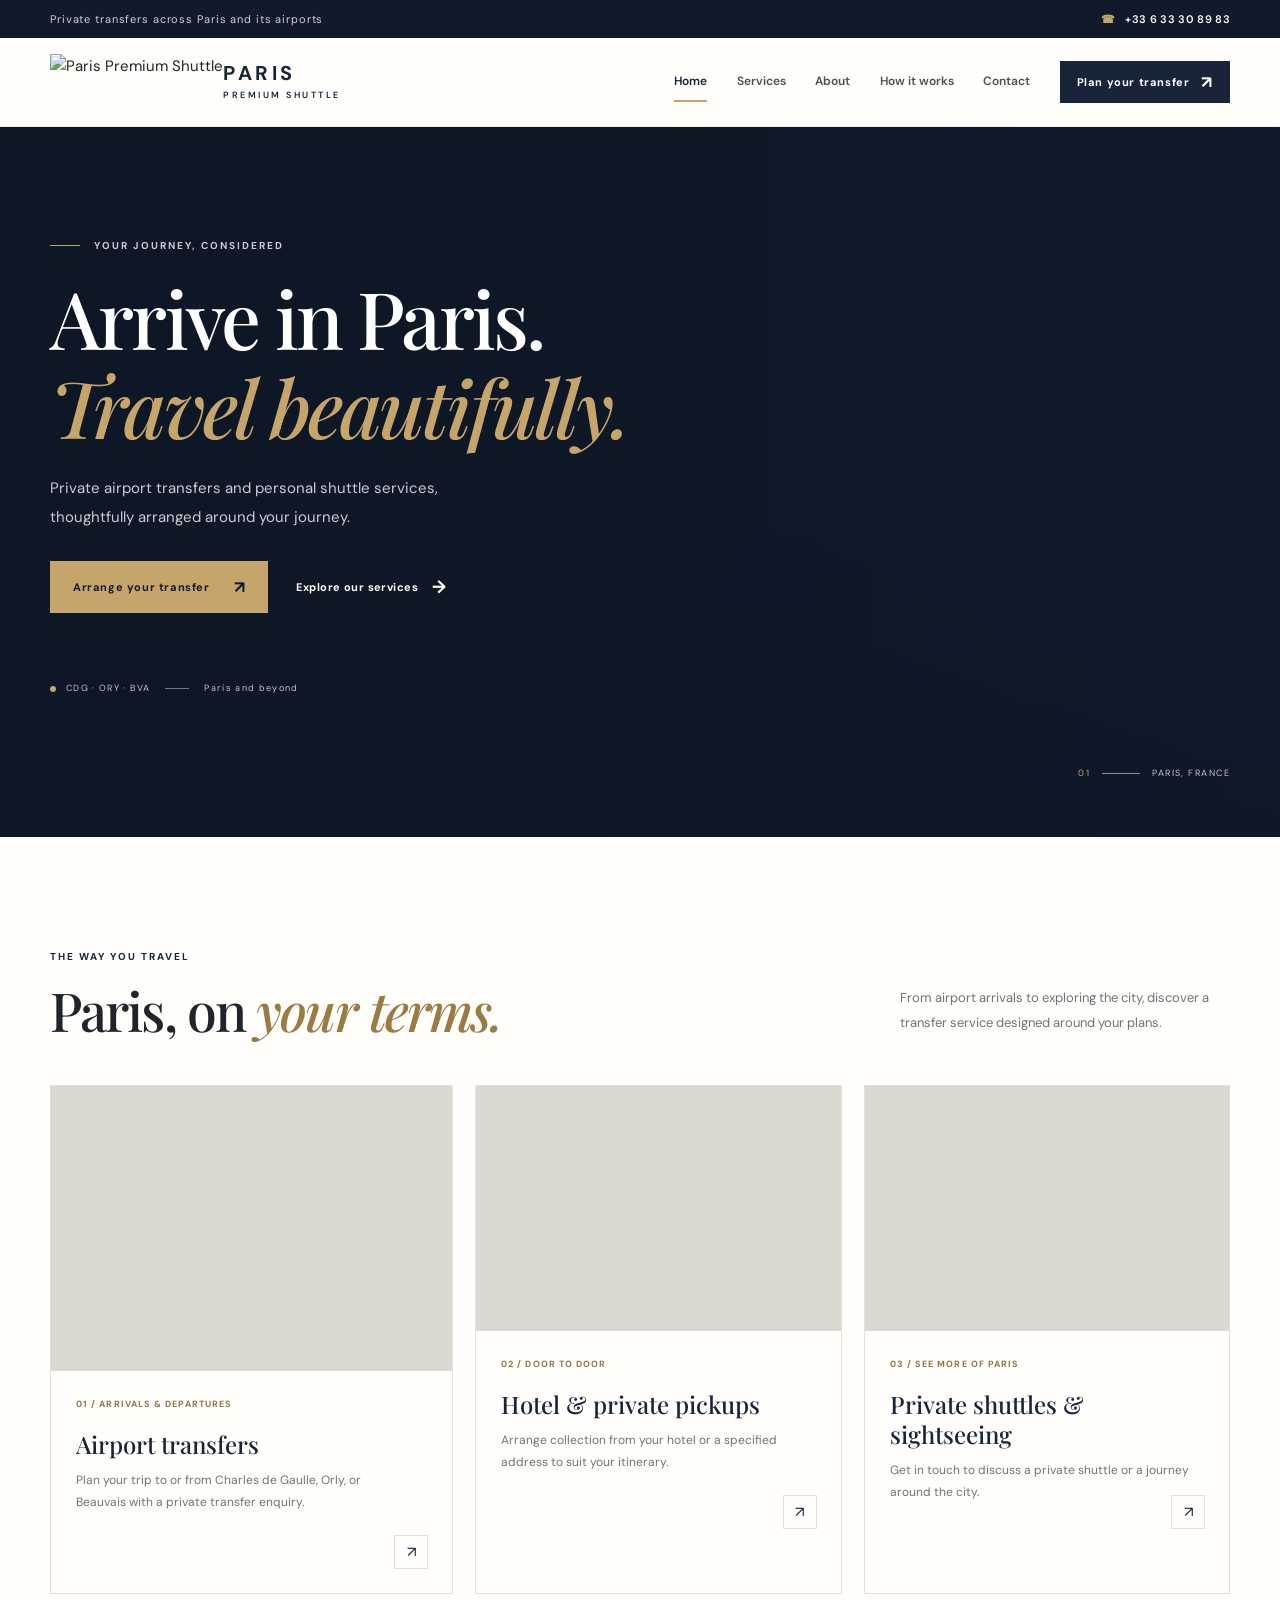
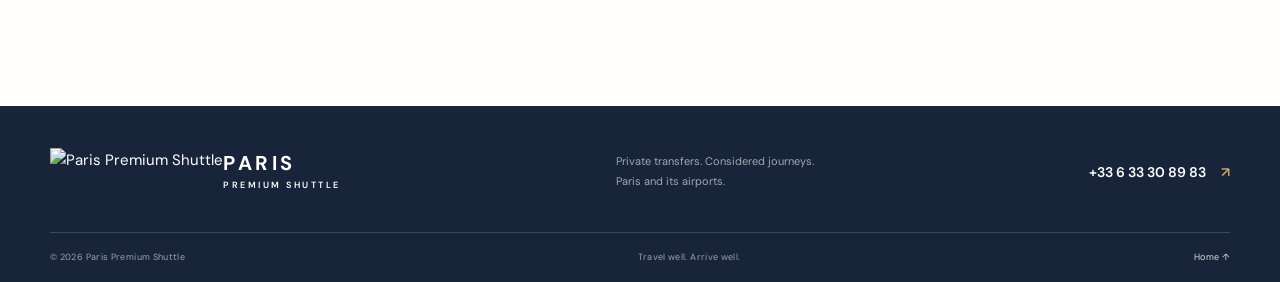
==== commit 2c35d60b: "Keep homepage focused and move enquiries to contact page" ====
--- a/index.html
+++ b/index.html
@@ -56,33 +56,6 @@
       <div class="hero-index"><span>01</span><span class="index-rule"></span><span>PARIS, FRANCE</span></div>
     </section>
 
-    <section class="booking-band" id="booking">
-      <div class="container booking-layout">
-        <div class="booking-intro">
-          <p class="eyebrow">LET'S GET YOU THERE</p>
-          <h2>Every journey<br><em>starts here.</em></h2>
-          <p>Tell us a little about your trip. Our team can help you organise the details.</p>
-          <a class="phone-link" href="tel:+33633308983">Speak to our team <span>+33 6 33 30 89 83</span></a>
-        </div>
-        <form id="booking-form" class="booking-form">
-          <div class="form-heading"><span class="form-number">01</span><div><h3>Plan your transfer</h3><p>Send us your journey details to enquire.</p></div></div>
-          <div class="form-grid">
-            <label>Pickup location<input name="pickup" autocomplete="street-address" placeholder="Airport, hotel or address" required></label>
-            <label>Destination<input name="destination" placeholder="Where are you going?" required></label>
-            <label>Travel date<input name="date" type="date" required></label>
-            <label>Pickup time<input name="time" type="time"></label>
-            <label>Passengers<select name="passengers" required><option value="">Select passengers</option><option>1 passenger</option><option>2 passengers</option><option>3 passengers</option><option>4 passengers</option><option>5 passengers</option><option>6+ passengers</option></select></label>
-            <label>Transfer type<select name="transfer" required><option value="">Choose a service</option><option>Airport transfer</option><option>Hotel pickup</option><option>Private shuttle</option><option>Sightseeing</option><option>Other enquiry</option></select></label>
-          </div>
-          <div class="form-bottom">
-            <p>Your request is an enquiry, not a confirmed booking.</p>
-            <button class="button" type="submit">Send journey details <span aria-hidden="true">↗</span></button>
-          </div>
-          <p class="form-feedback" id="form-feedback" role="status" aria-live="polite"></p>
-        </form>
-      </div>
-    </section>
-
     <section class="section services-section" id="services">
       <div class="container">
         <div class="section-heading">
@@ -106,18 +79,6 @@
       </div>
     </section>
 
-    <section class="contact-section section" id="contact">
-      <div class="container contact-layout">
-        <div><p class="eyebrow">LET'S PLAN SOMETHING GOOD</p><h2>Where to<br><em>next?</em></h2><p class="contact-copy">Share your itinerary or speak with the team about the right transfer for your plans.</p></div>
-        <div class="contact-card">
-          <span class="contact-label">CALL PARIS PREMIUM SHUTTLE</span>
-          <a class="contact-number" href="tel:+33633308983">+33 6 33 30 89 83</a>
-          <p>For transfer enquiries and journey arrangements.</p>
-          <a class="button" href="contact.html#booking">Plan your transfer <span aria-hidden="true">↗</span></a>
-          <p class="contact-note">Please confirm availability and all journey details directly with the team.</p>
-        </div>
-      </div>
-    </section>
   </main>
 
   <footer class="site-footer">
--- a/styles.css
+++ b/styles.css
@@ -234,3 +234,53 @@
 @media (prefers-reduced-motion: reduce) {
   *, *::before, *::after { scroll-behavior: auto !important; animation-duration: .01ms !important; animation-iteration-count: 1 !important; transition-duration: .01ms !important; }
 }
+
+
+/* Multi-page layouts */
+.page-hero { position: relative; display: flex; min-height: 430px; align-items: center; overflow: hidden; background-color: var(--brand-deep); background-position: center; background-size: cover; color: white; }
+.page-hero::before { content: ""; position: absolute; inset: 0; background: linear-gradient(90deg, rgba(13,22,36,.86), rgba(13,22,36,.48) 62%, rgba(13,22,36,.22)); }
+.page-hero-services { background-image: url("https://images.unsplash.com/photo-1436491865332-7a61a109cc05?auto=format&fit=crop&w=2000&q=85"); }
+.page-hero-about { background-image: url("https://images.unsplash.com/photo-1499856871958-5b9627545d1a?auto=format&fit=crop&w=2000&q=85"); }
+.page-hero-journey { background-image: url("https://images.unsplash.com/photo-1502602898657-3e91760cbb34?auto=format&fit=crop&w=2000&q=85"); }
+.page-hero-contact { background-image: url("https://images.unsplash.com/photo-1502602898657-3e91760cbb34?auto=format&fit=crop&w=2000&q=85"); background-position: center 60%; }
+.page-hero-content { position: relative; z-index: 1; padding-top: 64px; padding-bottom: 68px; }
+.page-hero h1 { max-width: 820px; margin-bottom: 22px; font-size: clamp(46px, 6vw, 76px); }
+.page-hero-content > p:not(.eyebrow) { max-width: 580px; margin-bottom: 28px; color: rgba(255,255,255,.82); font-size: 14px; line-height: 1.9; }
+.page-hero .button { background: var(--brand-accent); border-color: var(--brand-accent); color: var(--brand-deep); }
+.service-detail-grid { display: grid; grid-template-columns: 1fr; gap: 24px; }
+.service-detail { display: grid; grid-template-columns: minmax(280px, .8fr) 1.2fr; border-bottom: 1px solid var(--brand-line); padding-bottom: 24px; gap: clamp(28px, 5vw, 64px); align-items: center; scroll-margin-top: 110px; }
+.service-detail .service-photo { height: 270px; }
+.service-detail > div:last-child { padding: 20px 0; }
+.service-detail h3 { margin-bottom: 14px; color: var(--brand-primary); font-family: var(--serif); font-size: clamp(27px, 3vw, 36px); font-weight: 500; }
+.service-detail p { max-width: 560px; margin-bottom: 22px; color: var(--brand-muted); font-size: 13px; line-height: 1.95; }
+.about-story { display: grid; grid-template-columns: .9fr 1.1fr; gap: clamp(40px, 8vw, 120px); align-items: start; }
+.about-story h2, .checklist-layout h2 { margin-bottom: 0; color: var(--brand-primary); font-family: var(--serif); font-size: clamp(38px, 4.5vw, 56px); font-weight: 500; line-height: 1.12; letter-spacing: -.03em; }
+.about-story h2 em, .checklist-layout h2 em { color: #9b7a43; }
+.about-copy p { color: var(--brand-muted); font-size: 14px; line-height: 2; }
+.about-copy .button { margin-top: 12px; }
+.cta-strip { padding: 56px 0; background: var(--brand-paper); }
+.cta-strip-inner { display: flex; align-items: center; justify-content: space-between; gap: 32px; }
+.cta-strip h2 { margin-bottom: 8px; color: var(--brand-primary); font-family: var(--serif); font-size: clamp(27px, 3vw, 38px); font-weight: 500; }
+.cta-strip p { margin-bottom: 0; color: var(--brand-muted); font-size: 12px; }
+.checklist-layout { display: grid; grid-template-columns: 1fr 1fr; align-items: start; gap: clamp(40px, 8vw, 100px); }
+.checklist-intro { max-width: 360px; margin-top: 22px; color: var(--brand-muted); font-size: 13px; line-height: 1.9; }
+.detail-checklist { margin: 0; padding: 0; list-style: none; border-top: 1px solid var(--brand-line); }
+.detail-checklist li { position: relative; padding: 17px 10px 17px 30px; border-bottom: 1px solid var(--brand-line); color: var(--brand-ink); font-size: 13px; }
+.detail-checklist li::before { content: "✓"; position: absolute; left: 2px; color: #9b7a43; font-weight: 700; }
+.contact-direct { margin-top: 38px; padding-top: 24px; border-top: 1px solid var(--brand-line); }
+.contact-direct .contact-label { margin-bottom: 10px; }
+.contact-direct .contact-number { font-size: clamp(25px, 3vw, 36px); }
+.contact-direct > p { margin: 8px 0 0; color: var(--brand-muted); font-size: 12px; }
+.contact-section { scroll-margin-top: 88px; }
+@media (max-width: 700px) {
+  .page-hero { min-height: 430px; }
+  .page-hero-content { padding-top: 50px; padding-bottom: 52px; }
+  .page-hero h1 { font-size: clamp(42px, 11vw, 60px); }
+  .page-hero-content > p:not(.eyebrow) { font-size: 13px; }
+  .service-detail { grid-template-columns: 1fr; gap: 12px; padding-bottom: 24px; }
+  .service-detail .service-photo { height: 225px; }
+  .service-detail > div:last-child { padding: 10px 0; }
+  .about-story, .checklist-layout { grid-template-columns: 1fr; gap: 28px; }
+  .cta-strip-inner { align-items: flex-start; flex-direction: column; }
+  .cta-strip .button { width: 100%; }
+}
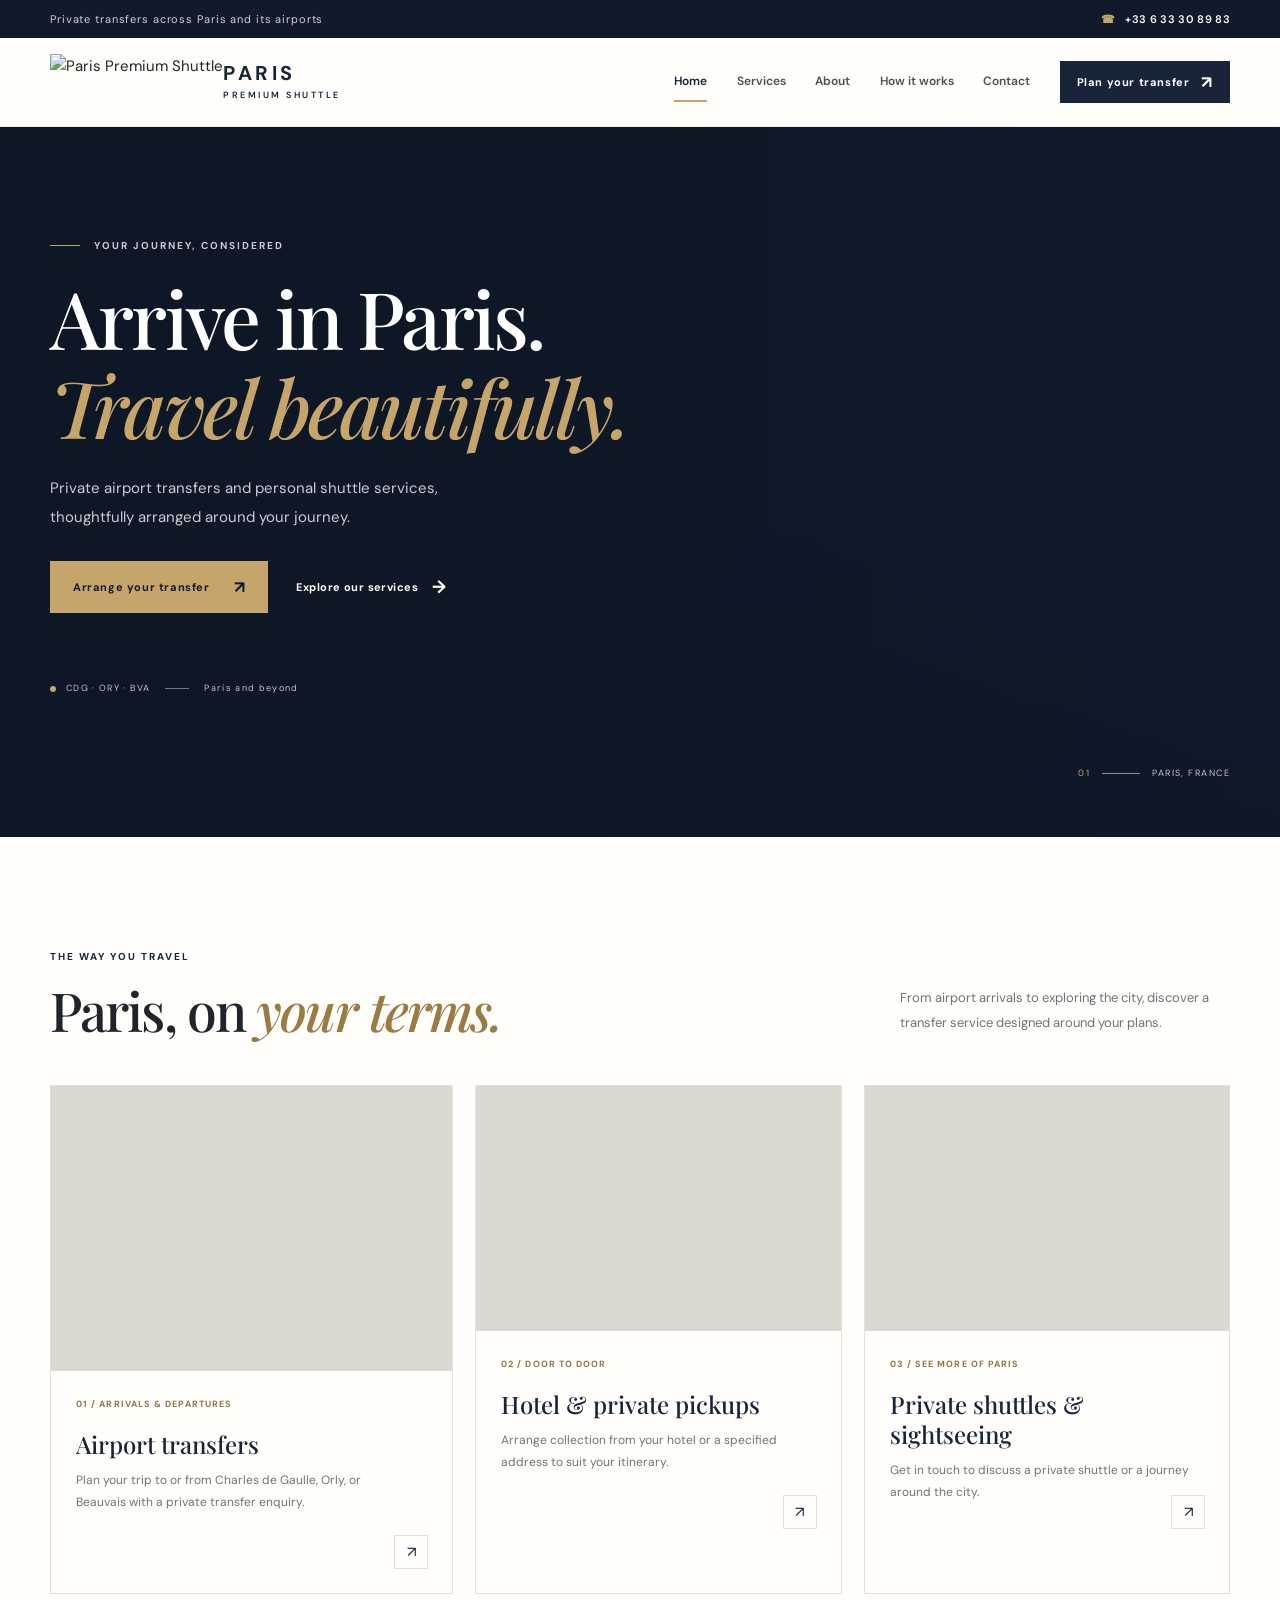
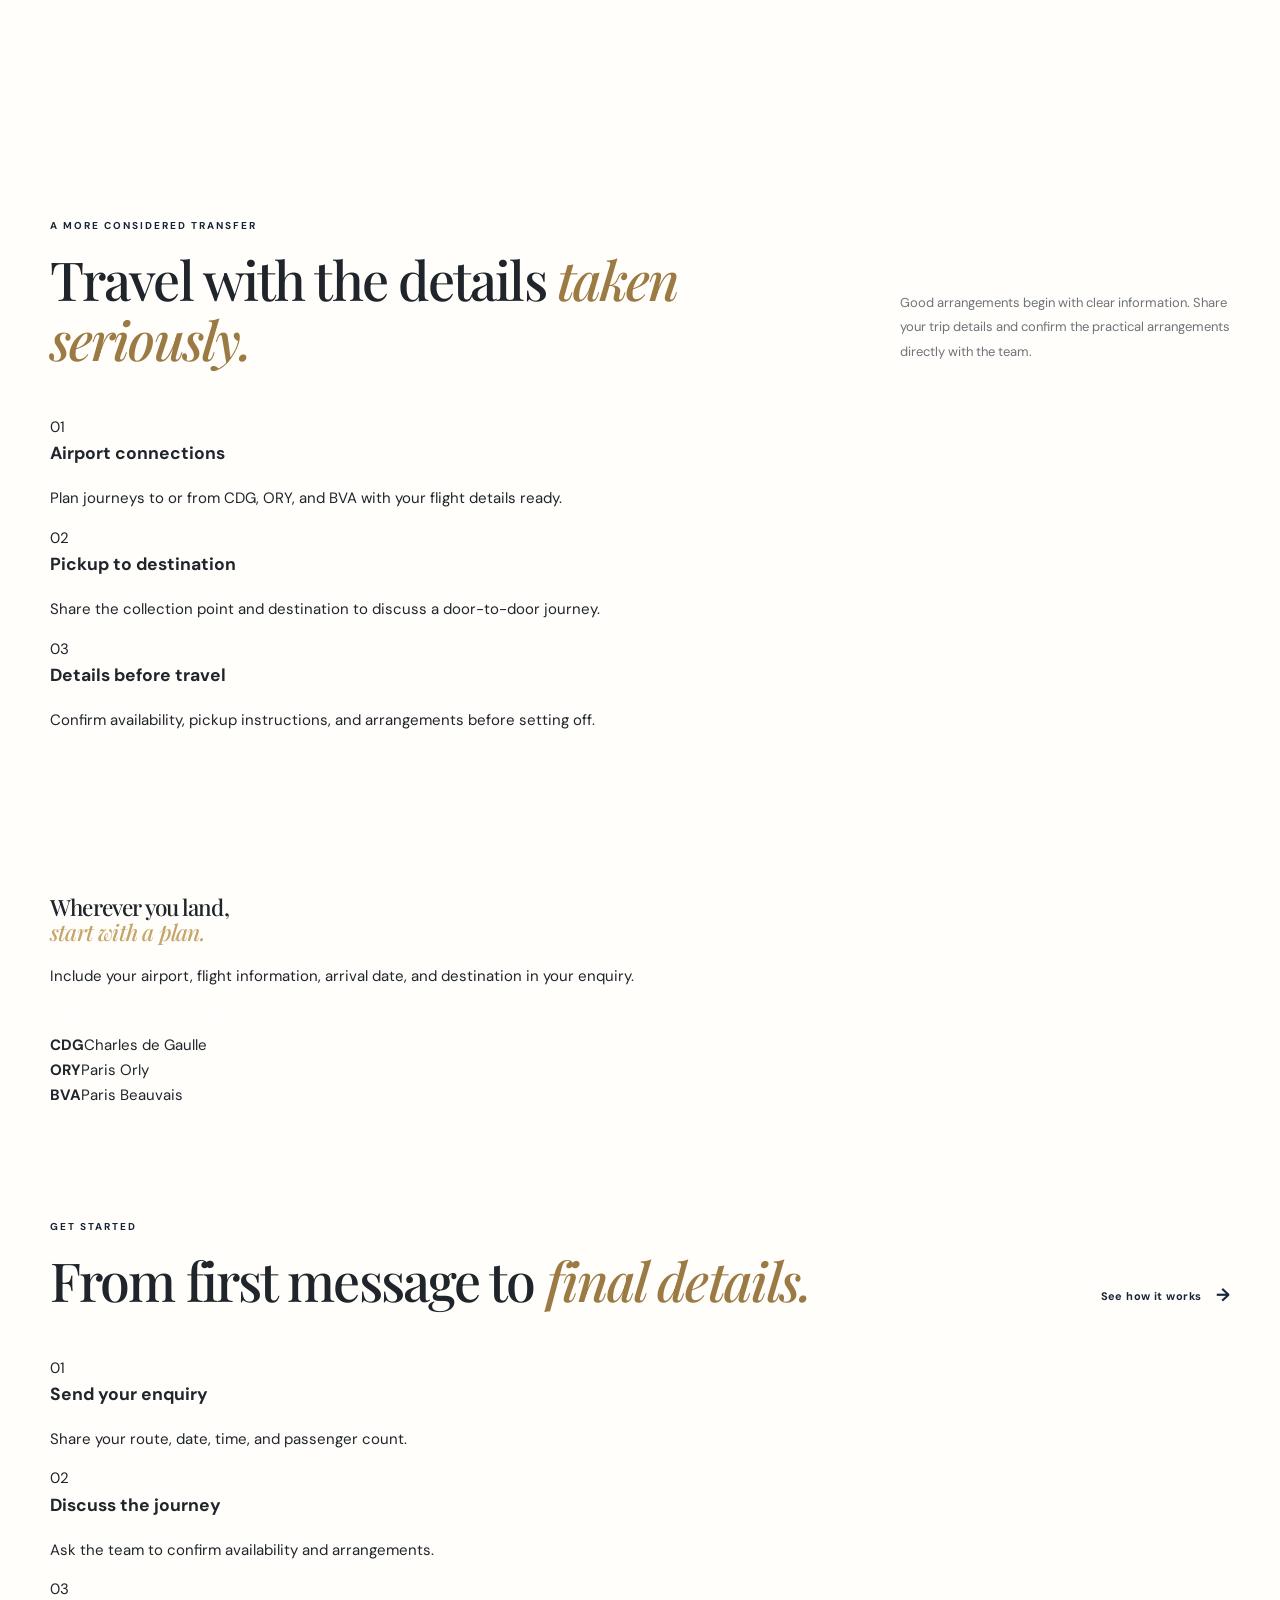
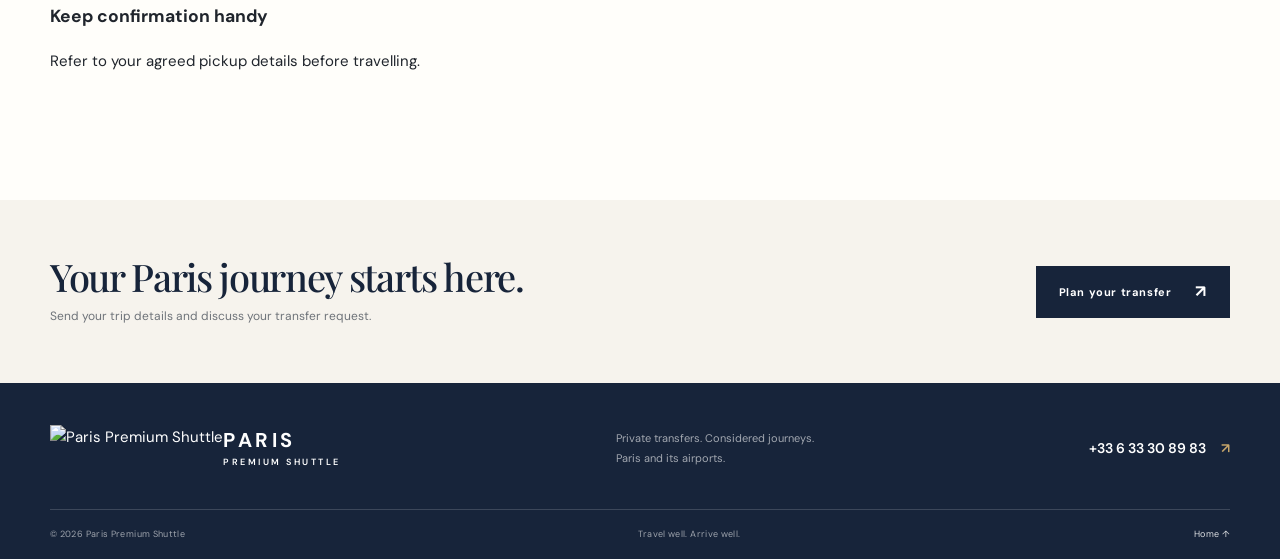
==== commit 42ff4345: "Add more homepage content sections" ====
--- a/index.html
+++ b/index.html
@@ -79,6 +79,11 @@
       </div>
     </section>
 
+
+    <section class="section expanded-home"><div class="container"><div class="section-heading"><div><p class="eyebrow">A MORE CONSIDERED TRANSFER</p><h2>Travel with the details <em>taken seriously.</em></h2></div><p>Good arrangements begin with clear information. Share your trip details and confirm the practical arrangements directly with the team.</p></div><div class="benefit-grid"><article><span class="benefit-mark">01</span><h3>Airport connections</h3><p>Plan journeys to or from CDG, ORY, and BVA with your flight details ready.</p></article><article><span class="benefit-mark">02</span><h3>Pickup to destination</h3><p>Share the collection point and destination to discuss a door-to-door journey.</p></article><article><span class="benefit-mark">03</span><h3>Details before travel</h3><p>Confirm availability, pickup instructions, and arrangements before setting off.</p></article></div></div></section>
+    <section class="home-airports"><div class="container home-airports-inner"><div><p class="eyebrow eyebrow-light">PARIS AIRPORTS</p><h2>Wherever you land,<br><em>start with a plan.</em></h2><p>Include your airport, flight information, arrival date, and destination in your enquiry.</p><a class="text-link text-link-light" href="services.html#airport-transfers">Explore airport transfers <span>→</span></a></div><div class="airport-mini-list"><div><b>CDG</b><span>Charles de Gaulle</span></div><div><b>ORY</b><span>Paris Orly</span></div><div><b>BVA</b><span>Paris Beauvais</span></div></div></div></section>
+    <section class="section"><div class="container"><div class="section-heading"><div><p class="eyebrow">GET STARTED</p><h2>From first message to <em>final details.</em></h2></div><a class="text-link" href="how-it-works.html">See how it works <span>→</span></a></div><div class="home-process-grid"><article><span>01</span><h3>Send your enquiry</h3><p>Share your route, date, time, and passenger count.</p></article><article><span>02</span><h3>Discuss the journey</h3><p>Ask the team to confirm availability and arrangements.</p></article><article><span>03</span><h3>Keep confirmation handy</h3><p>Refer to your agreed pickup details before travelling.</p></article></div></div></section>
+    <section class="cta-strip"><div class="container cta-strip-inner"><div><h2>Your Paris journey starts here.</h2><p>Send your trip details and discuss your transfer request.</p></div><a class="button" href="contact.html#booking">Plan your transfer <span>↗</span></a></div></section>
   </main>
 
   <footer class="site-footer">
